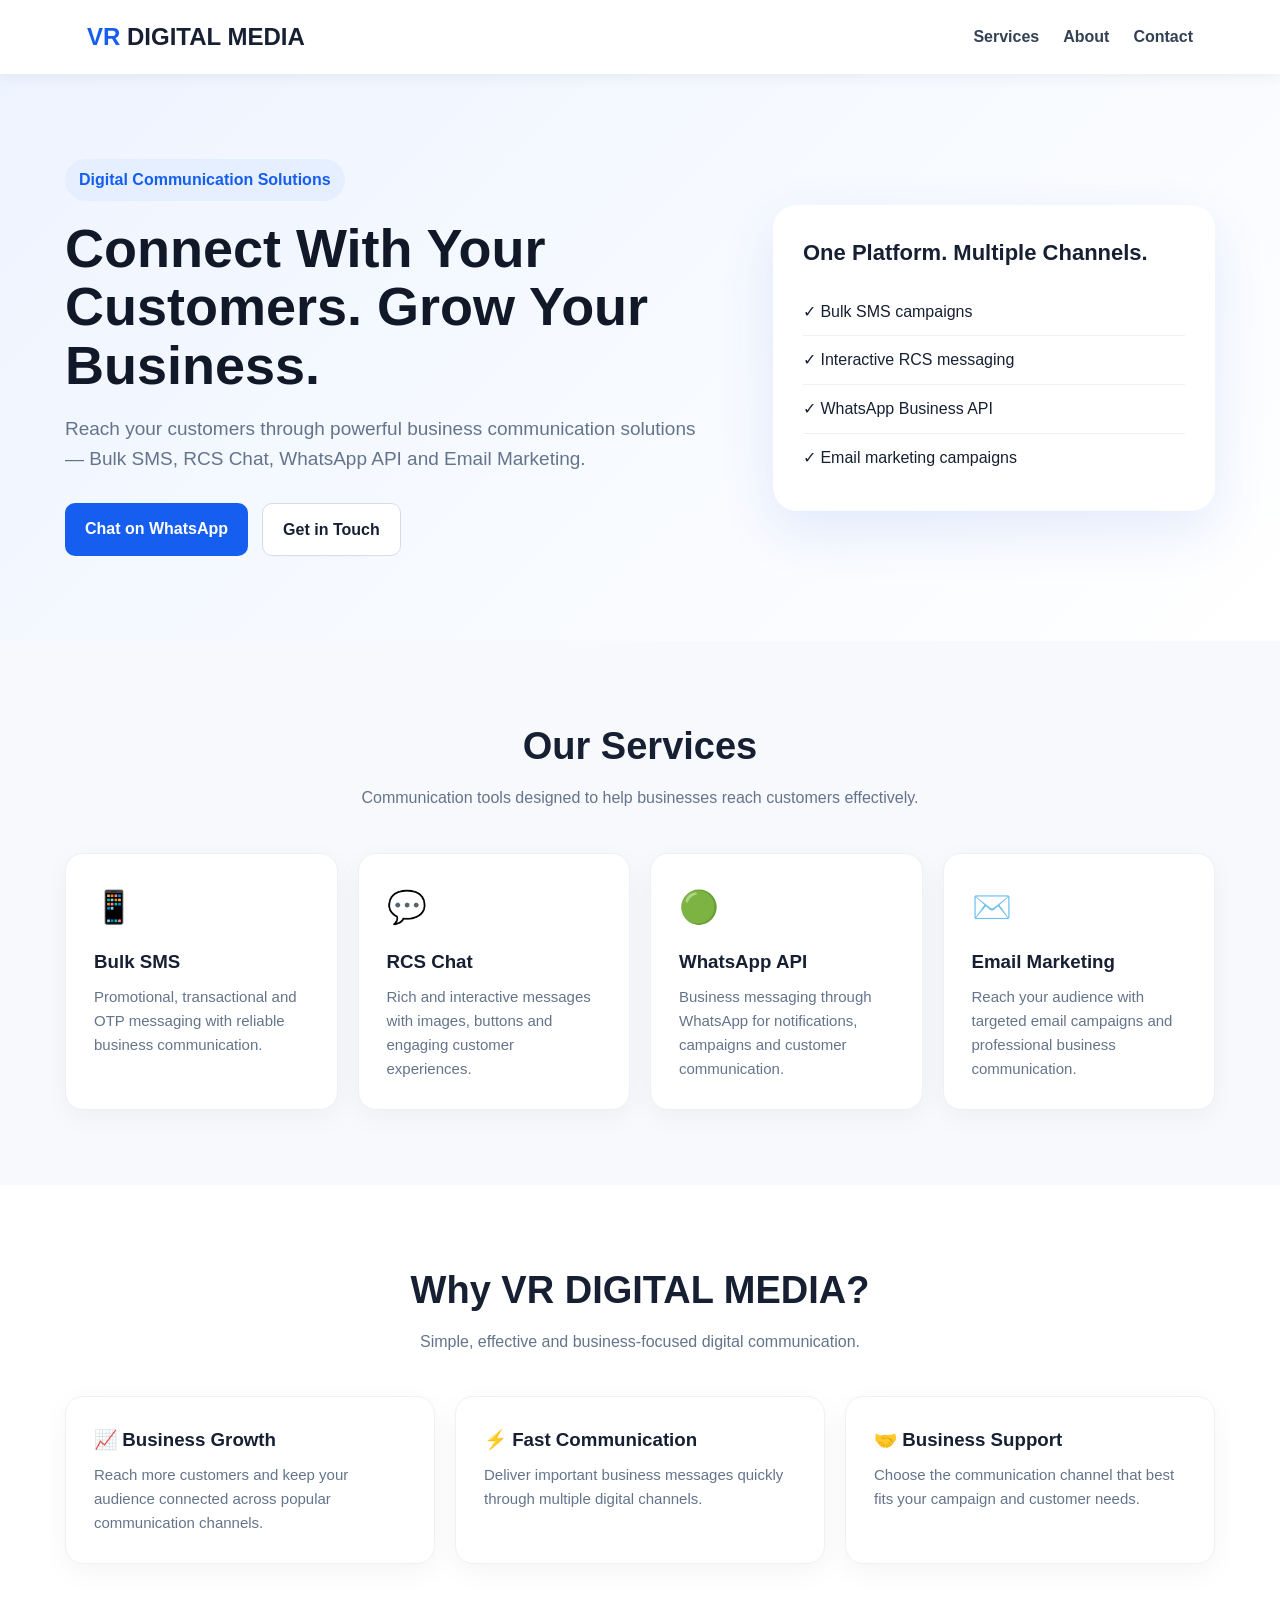
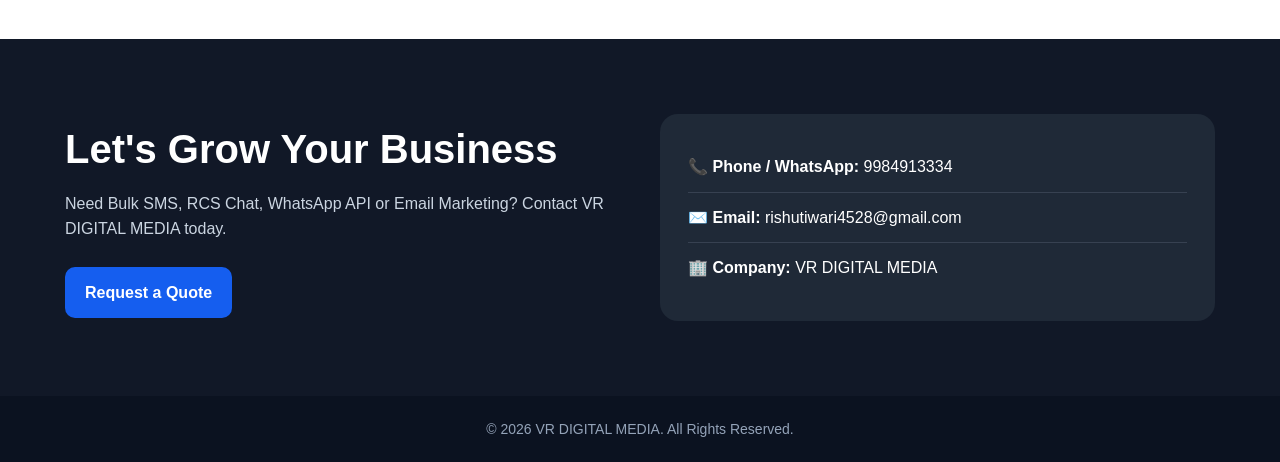
==== index.html @ eb543e78 "Add files via upload" ====
<!DOCTYPE html>
<html lang="en">
<head>
<meta charset="UTF-8">
<meta name="viewport" content="width=device-width, initial-scale=1.0">
<meta name="description" content="VR DIGITAL MEDIA provides Bulk SMS, RCS Chat, WhatsApp API and Email Marketing solutions for businesses.">
<meta name="keywords" content="VR Digital Media, Bulk SMS, RCS Chat, WhatsApp API, Email Marketing">
<title>VR DIGITAL MEDIA | Business Communication Solutions</title>
<style>
*{box-sizing:border-box;margin:0;padding:0}
body{font-family:Arial,Helvetica,sans-serif;color:#172033;background:#f7f9fc;line-height:1.6}
a{text-decoration:none}
header{background:#fff;position:sticky;top:0;z-index:10;box-shadow:0 2px 15px #00000012}
.nav{max-width:1150px;margin:auto;padding:18px 22px;display:flex;align-items:center;justify-content:space-between}
.logo{font-size:24px;font-weight:800;color:#155eef}.logo span{color:#172033}
.nav a{margin-left:24px;color:#334155;font-weight:600}
.hero{background:linear-gradient(135deg,#eef4ff,#fff);padding:85px 22px}
.wrap{max-width:1150px;margin:auto}
.hero-grid{display:grid;grid-template-columns:1.2fr .8fr;gap:45px;align-items:center}
.badge{display:inline-block;background:#e6efff;color:#155eef;padding:8px 14px;border-radius:30px;font-weight:700;margin-bottom:18px}
h1{font-size:54px;line-height:1.08;margin-bottom:20px;color:#111827}
.hero p{font-size:19px;color:#64748b;max-width:650px}
.btns{margin-top:28px;display:flex;gap:14px;flex-wrap:wrap}
.btn{padding:13px 20px;border-radius:10px;font-weight:700;display:inline-block}
.primary{background:#155eef;color:#fff}.secondary{border:1px solid #d5dce8;color:#172033;background:#fff}
.hero-card{background:#fff;border-radius:24px;padding:30px;box-shadow:0 20px 55px #1d4ed81c}
.hero-card h3{font-size:22px;margin-bottom:18px}
.check{padding:11px 0;border-bottom:1px solid #edf0f5}.check:last-child{border:0}
section{padding:75px 22px}.section-title{text-align:center;margin-bottom:42px}
.section-title h2{font-size:38px;margin-bottom:8px}.section-title p{color:#64748b}
.cards{display:grid;grid-template-columns:repeat(4,1fr);gap:20px}
.card{background:#fff;padding:28px;border-radius:18px;box-shadow:0 8px 28px #1720330b;border:1px solid #edf0f5}
.icon{font-size:32px;margin-bottom:14px}.card h3{margin-bottom:8px}.card p{color:#64748b;font-size:15px}
.why{background:#fff}.why-grid{display:grid;grid-template-columns:repeat(3,1fr);gap:20px}
.contact{background:#111827;color:#fff}.contact-grid{display:grid;grid-template-columns:1fr 1fr;gap:40px;align-items:center}
.contact p{color:#cbd5e1;margin:10px 0}.contact a{color:#fff}
.contact-box{background:#1f2937;padding:28px;border-radius:18px}
.contact-row{padding:12px 0;border-bottom:1px solid #374151}.contact-row:last-child{border:0}
footer{background:#0b1220;color:#94a3b8;text-align:center;padding:22px;font-size:14px}
@media(max-width:850px){.hero-grid,.contact-grid{grid-template-columns:1fr}.cards{grid-template-columns:1fr 1fr}.why-grid{grid-template-columns:1fr}h1{font-size:42px}.nav a{display:none}}
@media(max-width:520px){.cards{grid-template-columns:1fr}.hero{padding:60px 18px}section{padding:55px 18px}.section-title h2{font-size:31px}}
</style>
</head>
<body>
<header>
<nav class="nav">
  <div class="logo">VR <span>DIGITAL MEDIA</span></div>
  <div><a href="#services">Services</a><a href="#about">About</a><a href="#contact">Contact</a></div>
</nav>
</header>

<main>
<section class="hero">
<div class="wrap hero-grid">
  <div>
    <div class="badge">Digital Communication Solutions</div>
    <h1>Connect With Your Customers. Grow Your Business.</h1>
    <p>Reach your customers through powerful business communication solutions — Bulk SMS, RCS Chat, WhatsApp API and Email Marketing.</p>
    <div class="btns">
      <a class="btn primary" href="https://wa.me/919984913334?text=Hello%20VR%20Digital%20Media,%20I%20want%20to%20know%20about%20your%20services." target="_blank">Chat on WhatsApp</a>
      <a class="btn secondary" href="#contact">Get in Touch</a>
    </div>
  </div>
  <div class="hero-card">
    <h3>One Platform. Multiple Channels.</h3>
    <div class="check">✓ Bulk SMS campaigns</div>
    <div class="check">✓ Interactive RCS messaging</div>
    <div class="check">✓ WhatsApp Business API</div>
    <div class="check">✓ Email marketing campaigns</div>
  </div>
</div>
</section>

<section id="services">
<div class="wrap">
<div class="section-title"><h2>Our Services</h2><p>Communication tools designed to help businesses reach customers effectively.</p></div>
<div class="cards">
<div class="card"><div class="icon">📱</div><h3>Bulk SMS</h3><p>Promotional, transactional and OTP messaging with reliable business communication.</p></div>
<div class="card"><div class="icon">💬</div><h3>RCS Chat</h3><p>Rich and interactive messages with images, buttons and engaging customer experiences.</p></div>
<div class="card"><div class="icon">🟢</div><h3>WhatsApp API</h3><p>Business messaging through WhatsApp for notifications, campaigns and customer communication.</p></div>
<div class="card"><div class="icon">✉️</div><h3>Email Marketing</h3><p>Reach your audience with targeted email campaigns and professional business communication.</p></div>
</div>
</div>
</section>

<section class="why" id="about">
<div class="wrap">
<div class="section-title"><h2>Why VR DIGITAL MEDIA?</h2><p>Simple, effective and business-focused digital communication.</p></div>
<div class="why-grid">
<div class="card"><h3>📈 Business Growth</h3><p>Reach more customers and keep your audience connected across popular communication channels.</p></div>
<div class="card"><h3>⚡ Fast Communication</h3><p>Deliver important business messages quickly through multiple digital channels.</p></div>
<div class="card"><h3>🤝 Business Support</h3><p>Choose the communication channel that best fits your campaign and customer needs.</p></div>
</div>
</div>
</section>

<section class="contact" id="contact">
<div class="wrap contact-grid">
<div>
<h2 style="font-size:40px">Let's Grow Your Business</h2>
<p>Need Bulk SMS, RCS Chat, WhatsApp API or Email Marketing? Contact VR DIGITAL MEDIA today.</p>
<a class="btn primary" style="margin-top:15px" href="https://wa.me/919984913334?text=Hello%20VR%20Digital%20Media,%20I%20want%20a%20quotation." target="_blank">Request a Quote</a>
</div>
<div class="contact-box">
<div class="contact-row">📞 <strong>Phone / WhatsApp:</strong> <a href="tel:+919984913334">9984913334</a></div>
<div class="contact-row">✉️ <strong>Email:</strong> <a href="mailto:rishutiwari4528@gmail.com">rishutiwari4528@gmail.com</a></div>
<div class="contact-row">🏢 <strong>Company:</strong> VR DIGITAL MEDIA</div>
</div>
</div>
</section>
</main>

<footer>© 2026 VR DIGITAL MEDIA. All Rights Reserved.</footer>
</body>
</html>
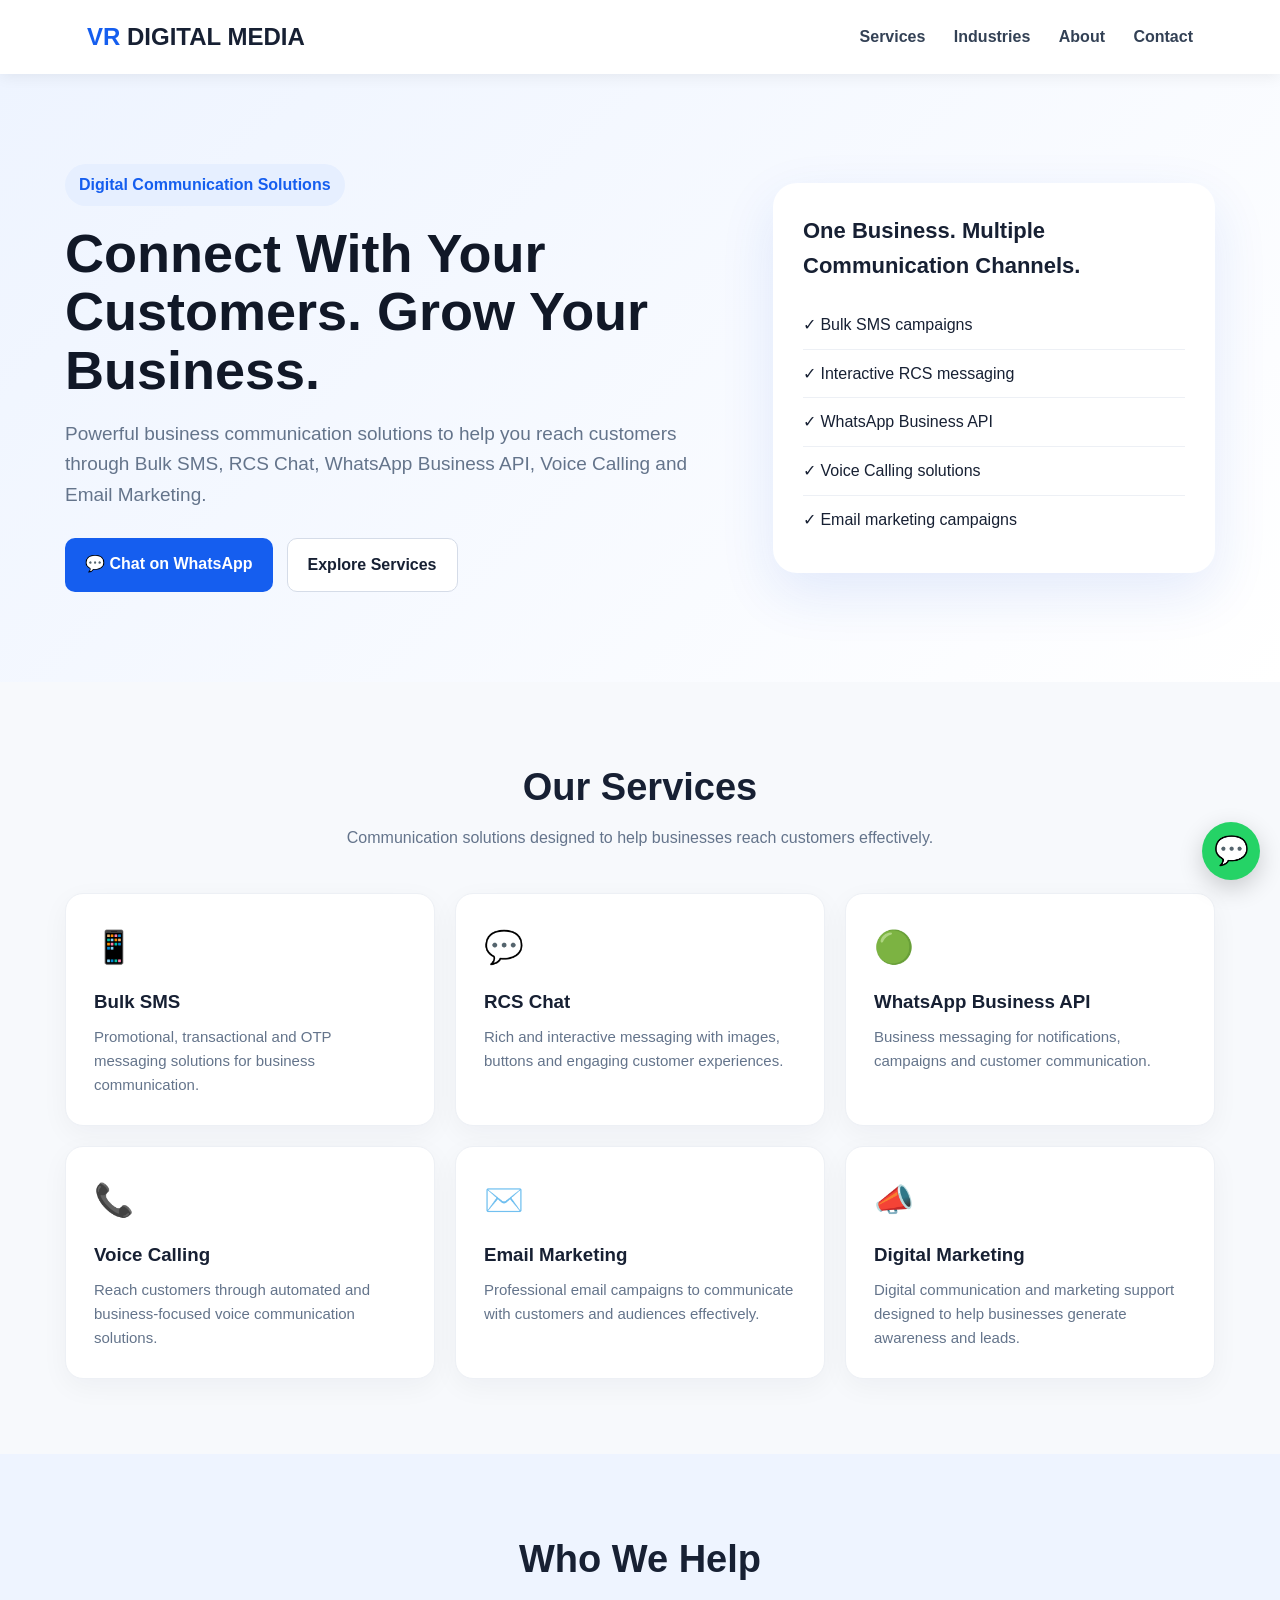
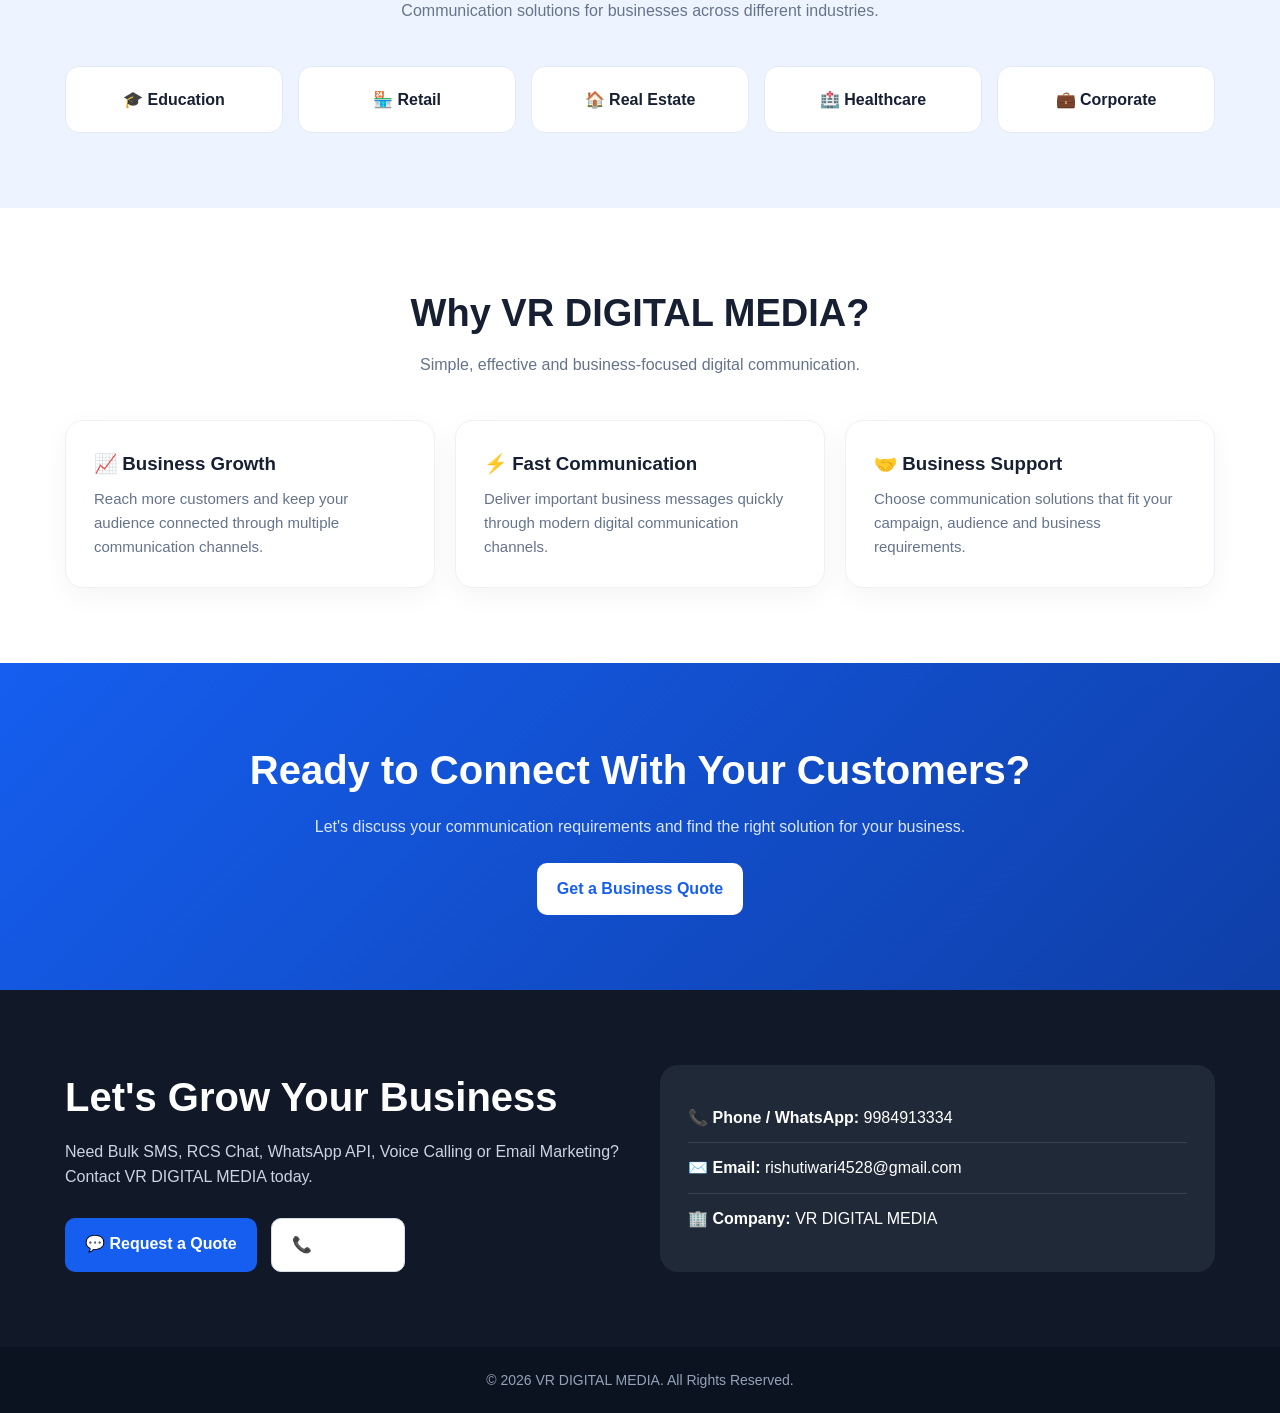
==== commit 12b31327: "Enhance SEO and update content in index.html Updated meta tags and content for better SEO and clarit" ====
--- a/index.html
+++ b/index.html
@@ -3,113 +3,798 @@
 <head>
 <meta charset="UTF-8">
 <meta name="viewport" content="width=device-width, initial-scale=1.0">
-<meta name="description" content="VR DIGITAL MEDIA provides Bulk SMS, RCS Chat, WhatsApp API and Email Marketing solutions for businesses.">
-<meta name="keywords" content="VR Digital Media, Bulk SMS, RCS Chat, WhatsApp API, Email Marketing">
-<title>VR DIGITAL MEDIA | Business Communication Solutions</title>
+
+<meta name="description" content="VR DIGITAL MEDIA provides Bulk SMS, RCS Chat, WhatsApp Business API, Voice Calling and Email Marketing solutions to help businesses connect with customers and grow.">
+
+<meta name="keywords" content="VR Digital Media, Bulk SMS, RCS Chat, WhatsApp Business API, Voice Calling, Email Marketing, Business Communication">
+
+<meta name="author" content="VR DIGITAL MEDIA">
+
+<meta name="robots" content="index, follow">
+
+<title>VR DIGITAL MEDIA | Bulk SMS, WhatsApp API & Digital Communication</title>
+
 <style>
-*{box-sizing:border-box;margin:0;padding:0}
-body{font-family:Arial,Helvetica,sans-serif;color:#172033;background:#f7f9fc;line-height:1.6}
-a{text-decoration:none}
-header{background:#fff;position:sticky;top:0;z-index:10;box-shadow:0 2px 15px #00000012}
-.nav{max-width:1150px;margin:auto;padding:18px 22px;display:flex;align-items:center;justify-content:space-between}
-.logo{font-size:24px;font-weight:800;color:#155eef}.logo span{color:#172033}
-.nav a{margin-left:24px;color:#334155;font-weight:600}
-.hero{background:linear-gradient(135deg,#eef4ff,#fff);padding:85px 22px}
-.wrap{max-width:1150px;margin:auto}
-.hero-grid{display:grid;grid-template-columns:1.2fr .8fr;gap:45px;align-items:center}
-.badge{display:inline-block;background:#e6efff;color:#155eef;padding:8px 14px;border-radius:30px;font-weight:700;margin-bottom:18px}
-h1{font-size:54px;line-height:1.08;margin-bottom:20px;color:#111827}
-.hero p{font-size:19px;color:#64748b;max-width:650px}
-.btns{margin-top:28px;display:flex;gap:14px;flex-wrap:wrap}
-.btn{padding:13px 20px;border-radius:10px;font-weight:700;display:inline-block}
-.primary{background:#155eef;color:#fff}.secondary{border:1px solid #d5dce8;color:#172033;background:#fff}
-.hero-card{background:#fff;border-radius:24px;padding:30px;box-shadow:0 20px 55px #1d4ed81c}
-.hero-card h3{font-size:22px;margin-bottom:18px}
-.check{padding:11px 0;border-bottom:1px solid #edf0f5}.check:last-child{border:0}
-section{padding:75px 22px}.section-title{text-align:center;margin-bottom:42px}
-.section-title h2{font-size:38px;margin-bottom:8px}.section-title p{color:#64748b}
-.cards{display:grid;grid-template-columns:repeat(4,1fr);gap:20px}
-.card{background:#fff;padding:28px;border-radius:18px;box-shadow:0 8px 28px #1720330b;border:1px solid #edf0f5}
-.icon{font-size:32px;margin-bottom:14px}.card h3{margin-bottom:8px}.card p{color:#64748b;font-size:15px}
-.why{background:#fff}.why-grid{display:grid;grid-template-columns:repeat(3,1fr);gap:20px}
-.contact{background:#111827;color:#fff}.contact-grid{display:grid;grid-template-columns:1fr 1fr;gap:40px;align-items:center}
-.contact p{color:#cbd5e1;margin:10px 0}.contact a{color:#fff}
-.contact-box{background:#1f2937;padding:28px;border-radius:18px}
-.contact-row{padding:12px 0;border-bottom:1px solid #374151}.contact-row:last-child{border:0}
-footer{background:#0b1220;color:#94a3b8;text-align:center;padding:22px;font-size:14px}
-@media(max-width:850px){.hero-grid,.contact-grid{grid-template-columns:1fr}.cards{grid-template-columns:1fr 1fr}.why-grid{grid-template-columns:1fr}h1{font-size:42px}.nav a{display:none}}
-@media(max-width:520px){.cards{grid-template-columns:1fr}.hero{padding:60px 18px}section{padding:55px 18px}.section-title h2{font-size:31px}}
+*{
+  box-sizing:border-box;
+  margin:0;
+  padding:0;
+}
+
+html{
+  scroll-behavior:smooth;
+}
+
+body{
+  font-family:Arial,Helvetica,sans-serif;
+  color:#172033;
+  background:#f7f9fc;
+  line-height:1.6;
+}
+
+a{
+  text-decoration:none;
+}
+
+header{
+  background:#fff;
+  position:sticky;
+  top:0;
+  z-index:100;
+  box-shadow:0 2px 15px #00000012;
+}
+
+.nav{
+  max-width:1150px;
+  margin:auto;
+  padding:18px 22px;
+  display:flex;
+  align-items:center;
+  justify-content:space-between;
+}
+
+.logo{
+  font-size:24px;
+  font-weight:800;
+  color:#155eef;
+}
+
+.logo span{
+  color:#172033;
+}
+
+.nav a{
+  margin-left:24px;
+  color:#334155;
+  font-weight:600;
+}
+
+.nav a:hover{
+  color:#155eef;
+}
+
+.hero{
+  background:linear-gradient(135deg,#eef4ff,#fff);
+  padding:90px 22px;
+}
+
+.wrap{
+  max-width:1150px;
+  margin:auto;
+}
+
+.hero-grid{
+  display:grid;
+  grid-template-columns:1.2fr .8fr;
+  gap:45px;
+  align-items:center;
+}
+
+.badge{
+  display:inline-block;
+  background:#e6efff;
+  color:#155eef;
+  padding:8px 14px;
+  border-radius:30px;
+  font-weight:700;
+  margin-bottom:18px;
+}
+
+h1{
+  font-size:54px;
+  line-height:1.08;
+  margin-bottom:20px;
+  color:#111827;
+}
+
+.hero p{
+  font-size:19px;
+  color:#64748b;
+  max-width:680px;
+}
+
+.btns{
+  margin-top:28px;
+  display:flex;
+  gap:14px;
+  flex-wrap:wrap;
+}
+
+.btn{
+  padding:13px 20px;
+  border-radius:10px;
+  font-weight:700;
+  display:inline-block;
+  transition:.2s;
+}
+
+.btn:hover{
+  transform:translateY(-2px);
+}
+
+.primary{
+  background:#155eef;
+  color:#fff;
+}
+
+.secondary{
+  border:1px solid #d5dce8;
+  color:#172033;
+  background:#fff;
+}
+
+.hero-card{
+  background:#fff;
+  border-radius:24px;
+  padding:30px;
+  box-shadow:0 20px 55px #1d4ed81c;
+}
+
+.hero-card h3{
+  font-size:22px;
+  margin-bottom:18px;
+}
+
+.check{
+  padding:11px 0;
+  border-bottom:1px solid #edf0f5;
+}
+
+.check:last-child{
+  border:0;
+}
+
+section{
+  padding:75px 22px;
+}
+
+.section-title{
+  text-align:center;
+  margin-bottom:42px;
+}
+
+.section-title h2{
+  font-size:38px;
+  margin-bottom:8px;
+}
+
+.section-title p{
+  color:#64748b;
+}
+
+.cards{
+  display:grid;
+  grid-template-columns:repeat(3,1fr);
+  gap:20px;
+}
+
+.card{
+  background:#fff;
+  padding:28px;
+  border-radius:18px;
+  box-shadow:0 8px 28px #1720330b;
+  border:1px solid #edf0f5;
+  transition:.2s;
+}
+
+.card:hover{
+  transform:translateY(-4px);
+  box-shadow:0 15px 35px #17203316;
+}
+
+.icon{
+  font-size:32px;
+  margin-bottom:14px;
+}
+
+.card h3{
+  margin-bottom:8px;
+}
+
+.card p{
+  color:#64748b;
+  font-size:15px;
+}
+
+/* Industries */
+
+.industries{
+  background:#eef4ff;
+}
+
+.industry-grid{
+  display:grid;
+  grid-template-columns:repeat(5,1fr);
+  gap:15px;
+}
+
+.industry{
+  background:#fff;
+  padding:20px 12px;
+  text-align:center;
+  border-radius:14px;
+  font-weight:700;
+  border:1px solid #e4eaf5;
+}
+
+/* Why */
+
+.why{
+  background:#fff;
+}
+
+.why-grid{
+  display:grid;
+  grid-template-columns:repeat(3,1fr);
+  gap:20px;
+}
+
+/* CTA */
+
+.cta{
+  background:linear-gradient(135deg,#155eef,#0f3fa8);
+  color:#fff;
+  text-align:center;
+}
+
+.cta h2{
+  font-size:40px;
+  margin-bottom:12px;
+}
+
+.cta p{
+  color:#dbe7ff;
+  max-width:700px;
+  margin:auto;
+}
+
+.cta .btn{
+  margin-top:24px;
+  background:#fff;
+  color:#155eef;
+}
+
+/* Contact */
+
+.contact{
+  background:#111827;
+  color:#fff;
+}
+
+.contact-grid{
+  display:grid;
+  grid-template-columns:1fr 1fr;
+  gap:40px;
+  align-items:center;
+}
+
+.contact h2{
+  font-size:40px;
+}
+
+.contact p{
+  color:#cbd5e1;
+  margin:10px 0;
+}
+
+.contact a{
+  color:#fff;
+}
+
+.contact-box{
+  background:#1f2937;
+  padding:28px;
+  border-radius:18px;
+}
+
+.contact-row{
+  padding:12px 0;
+  border-bottom:1px solid #374151;
+}
+
+.contact-row:last-child{
+  border:0;
+}
+
+/* Floating WhatsApp */
+
+.whatsapp{
+  position:fixed;
+  right:20px;
+  bottom:20px;
+  width:58px;
+  height:58px;
+  border-radius:50%;
+  background:#25D366;
+  color:#fff;
+  display:flex;
+  align-items:center;
+  justify-content:center;
+  font-size:28px;
+  box-shadow:0 8px 25px #00000030;
+  z-index:999;
+}
+
+footer{
+  background:#0b1220;
+  color:#94a3b8;
+  text-align:center;
+  padding:22px;
+  font-size:14px;
+}
+
+@media(max-width:900px){
+
+  .hero-grid,
+  .contact-grid{
+    grid-template-columns:1fr;
+  }
+
+  .cards{
+    grid-template-columns:1fr 1fr;
+  }
+
+  .why-grid{
+    grid-template-columns:1fr;
+  }
+
+  .industry-grid{
+    grid-template-columns:repeat(3,1fr);
+  }
+
+  h1{
+    font-size:44px;
+  }
+}
+
+@media(max-width:600px){
+
+  .nav{
+    padding:15px 18px;
+  }
+
+  .logo{
+    font-size:20px;
+  }
+
+  .nav a{
+    display:none;
+  }
+
+  .hero{
+    padding:65px 18px;
+  }
+
+  h1{
+    font-size:39px;
+  }
+
+  .hero p{
+    font-size:17px;
+  }
+
+  section{
+    padding:55px 18px;
+  }
+
+  .section-title h2{
+    font-size:31px;
+  }
+
+  .cards{
+    grid-template-columns:1fr;
+  }
+
+  .industry-grid{
+    grid-template-columns:1fr 1fr;
+  }
+
+  .cta h2,
+  .contact h2{
+    font-size:32px;
+  }
+}
 </style>
 </head>
+
 <body>
+
 <header>
 <nav class="nav">
-  <div class="logo">VR <span>DIGITAL MEDIA</span></div>
-  <div><a href="#services">Services</a><a href="#about">About</a><a href="#contact">Contact</a></div>
+
+  <div class="logo">
+    VR <span>DIGITAL MEDIA</span>
+  </div>
+
+  <div>
+    <a href="#services">Services</a>
+    <a href="#industries">Industries</a>
+    <a href="#about">About</a>
+    <a href="#contact">Contact</a>
+  </div>
+
 </nav>
 </header>
 
+
 <main>
+
+<!-- HERO -->
+
 <section class="hero">
+
 <div class="wrap hero-grid">
+
   <div>
-    <div class="badge">Digital Communication Solutions</div>
-    <h1>Connect With Your Customers. Grow Your Business.</h1>
-    <p>Reach your customers through powerful business communication solutions — Bulk SMS, RCS Chat, WhatsApp API and Email Marketing.</p>
+
+    <div class="badge">
+      Digital Communication Solutions
+    </div>
+
+    <h1>
+      Connect With Your Customers. Grow Your Business.
+    </h1>
+
+    <p>
+      Powerful business communication solutions to help you reach customers through Bulk SMS, RCS Chat, WhatsApp Business API, Voice Calling and Email Marketing.
+    </p>
+
     <div class="btns">
-      <a class="btn primary" href="https://wa.me/919984913334?text=Hello%20VR%20Digital%20Media,%20I%20want%20to%20know%20about%20your%20services." target="_blank">Chat on WhatsApp</a>
-      <a class="btn secondary" href="#contact">Get in Touch</a>
+
+      <a class="btn primary"
+      href="https://wa.me/919984913334?text=Hello%20VR%20Digital%20Media,%20I%20want%20to%20know%20about%20your%20services."
+      target="_blank">
+      💬 Chat on WhatsApp
+      </a>
+
+      <a class="btn secondary" href="#services">
+      Explore Services
+      </a>
+
     </div>
+
   </div>
+
+
   <div class="hero-card">
-    <h3>One Platform. Multiple Channels.</h3>
+
+    <h3>
+      One Business. Multiple Communication Channels.
+    </h3>
+
     <div class="check">✓ Bulk SMS campaigns</div>
     <div class="check">✓ Interactive RCS messaging</div>
     <div class="check">✓ WhatsApp Business API</div>
+    <div class="check">✓ Voice Calling solutions</div>
     <div class="check">✓ Email marketing campaigns</div>
+
   </div>
-</div>
+
+</div>
+
 </section>
 
+
+<!-- SERVICES -->
+
 <section id="services">
+
 <div class="wrap">
-<div class="section-title"><h2>Our Services</h2><p>Communication tools designed to help businesses reach customers effectively.</p></div>
+
+<div class="section-title">
+
+<h2>Our Services</h2>
+
+<p>
+Communication solutions designed to help businesses reach customers effectively.
+</p>
+
+</div>
+
+
 <div class="cards">
-<div class="card"><div class="icon">📱</div><h3>Bulk SMS</h3><p>Promotional, transactional and OTP messaging with reliable business communication.</p></div>
-<div class="card"><div class="icon">💬</div><h3>RCS Chat</h3><p>Rich and interactive messages with images, buttons and engaging customer experiences.</p></div>
-<div class="card"><div class="icon">🟢</div><h3>WhatsApp API</h3><p>Business messaging through WhatsApp for notifications, campaigns and customer communication.</p></div>
-<div class="card"><div class="icon">✉️</div><h3>Email Marketing</h3><p>Reach your audience with targeted email campaigns and professional business communication.</p></div>
-</div>
-</div>
+
+
+<div class="card">
+
+<div class="icon">📱</div>
+
+<h3>Bulk SMS</h3>
+
+<p>
+Promotional, transactional and OTP messaging solutions for business communication.
+</p>
+
+</div>
+
+
+<div class="card">
+
+<div class="icon">💬</div>
+
+<h3>RCS Chat</h3>
+
+<p>
+Rich and interactive messaging with images, buttons and engaging customer experiences.
+</p>
+
+</div>
+
+
+<div class="card">
+
+<div class="icon">🟢</div>
+
+<h3>WhatsApp Business API</h3>
+
+<p>
+Business messaging for notifications, campaigns and customer communication.
+</p>
+
+</div>
+
+
+<div class="card">
+
+<div class="icon">📞</div>
+
+<h3>Voice Calling</h3>
+
+<p>
+Reach customers through automated and business-focused voice communication solutions.
+</p>
+
+</div>
+
+
+<div class="card">
+
+<div class="icon">✉️</div>
+
+<h3>Email Marketing</h3>
+
+<p>
+Professional email campaigns to communicate with customers and audiences effectively.
+</p>
+
+</div>
+
+
+<div class="card">
+
+<div class="icon">📣</div>
+
+<h3>Digital Marketing</h3>
+
+<p>
+Digital communication and marketing support designed to help businesses generate awareness and leads.
+</p>
+
+</div>
+
+
+</div>
+
+</div>
+
 </section>
 
+
+<!-- INDUSTRIES -->
+
+<section class="industries" id="industries">
+
+<div class="wrap">
+
+<div class="section-title">
+
+<h2>Who We Help</h2>
+
+<p>
+Communication solutions for businesses across different industries.
+</p>
+
+</div>
+
+
+<div class="industry-grid">
+
+<div class="industry">🎓 Education</div>
+
+<div class="industry">🏪 Retail</div>
+
+<div class="industry">🏠 Real Estate</div>
+
+<div class="industry">🏥 Healthcare</div>
+
+<div class="industry">💼 Corporate</div>
+
+</div>
+
+</div>
+
+</section>
+
+
+<!-- WHY US -->
+
 <section class="why" id="about">
+
 <div class="wrap">
-<div class="section-title"><h2>Why VR DIGITAL MEDIA?</h2><p>Simple, effective and business-focused digital communication.</p></div>
+
+<div class="section-title">
+
+<h2>Why VR DIGITAL MEDIA?</h2>
+
+<p>
+Simple, effective and business-focused digital communication.
+</p>
+
+</div>
+
+
 <div class="why-grid">
-<div class="card"><h3>📈 Business Growth</h3><p>Reach more customers and keep your audience connected across popular communication channels.</p></div>
-<div class="card"><h3>⚡ Fast Communication</h3><p>Deliver important business messages quickly through multiple digital channels.</p></div>
-<div class="card"><h3>🤝 Business Support</h3><p>Choose the communication channel that best fits your campaign and customer needs.</p></div>
-</div>
-</div>
+
+
+<div class="card">
+
+<h3>📈 Business Growth</h3>
+
+<p>
+Reach more customers and keep your audience connected through multiple communication channels.
+</p>
+
+</div>
+
+
+<div class="card">
+
+<h3>⚡ Fast Communication</h3>
+
+<p>
+Deliver important business messages quickly through modern digital communication channels.
+</p>
+
+</div>
+
+
+<div class="card">
+
+<h3>🤝 Business Support</h3>
+
+<p>
+Choose communication solutions that fit your campaign, audience and business requirements.
+</p>
+
+</div>
+
+
+</div>
+
+</div>
+
 </section>
 
+
+<!-- CTA -->
+
+<section class="cta">
+
+<div class="wrap">
+
+<h2>Ready to Connect With Your Customers?</h2>
+
+<p>
+Let's discuss your communication requirements and find the right solution for your business.
+</p>
+
+<a class="btn"
+href="https://wa.me/919984913334?text=Hello%20VR%20Digital%20Media,%20I%20want%20a%20quotation."
+target="_blank">
+Get a Business Quote
+</a>
+
+</div>
+
+</section>
+
+
+<!-- CONTACT -->
+
 <section class="contact" id="contact">
+
 <div class="wrap contact-grid">
+
 <div>
-<h2 style="font-size:40px">Let's Grow Your Business</h2>
-<p>Need Bulk SMS, RCS Chat, WhatsApp API or Email Marketing? Contact VR DIGITAL MEDIA today.</p>
-<a class="btn primary" style="margin-top:15px" href="https://wa.me/919984913334?text=Hello%20VR%20Digital%20Media,%20I%20want%20a%20quotation." target="_blank">Request a Quote</a>
-</div>
+
+<h2>Let's Grow Your Business</h2>
+
+<p>
+Need Bulk SMS, RCS Chat, WhatsApp API, Voice Calling or Email Marketing?
+Contact VR DIGITAL MEDIA today.
+</p>
+
+<div class="btns">
+
+<a class="btn primary"
+href="https://wa.me/919984913334?text=Hello%20VR%20Digital%20Media,%20I%20want%20a%20quotation."
+target="_blank">
+💬 Request a Quote
+</a>
+
+<a class="btn secondary"
+href="tel:+919984913334">
+📞 Call Now
+</a>
+
+</div>
+
+</div>
+
+
 <div class="contact-box">
-<div class="contact-row">📞 <strong>Phone / WhatsApp:</strong> <a href="tel:+919984913334">9984913334</a></div>
-<div class="contact-row">✉️ <strong>Email:</strong> <a href="mailto:rishutiwari4528@gmail.com">rishutiwari4528@gmail.com</a></div>
-<div class="contact-row">🏢 <strong>Company:</strong> VR DIGITAL MEDIA</div>
-</div>
-</div>
+
+<div class="contact-row">
+📞 <strong>Phone / WhatsApp:</strong>
+<a href="tel:+919984913334">9984913334</a>
+</div>
+
+<div class="contact-row">
+✉️ <strong>Email:</strong>
+<a href="mailto:rishutiwari4528@gmail.com">
+rishutiwari4528@gmail.com
+</a>
+</div>
+
+<div class="contact-row">
+🏢 <strong>Company:</strong>
+VR DIGITAL MEDIA
+</div>
+
+</div>
+
+</div>
+
 </section>
+
 </main>
 
-<footer>© 2026 VR DIGITAL MEDIA. All Rights Reserved.</footer>
+
+<!-- FLOATING WHATSAPP -->
+
+<a class="whatsapp"
+href="https://wa.me/919984913334?text=Hello%20VR%20Digital%20Media,%20I%20want%20to%20know%20about%20your%20services."
+target="_blank"
+aria-label="Chat with VR Digital Media on WhatsApp">
+💬
+</a>
+
+
+<footer>
+
+© 2026 VR DIGITAL MEDIA. All Rights Reserved.
+
+</footer>
+
 </body>
-</html>
+  </html>
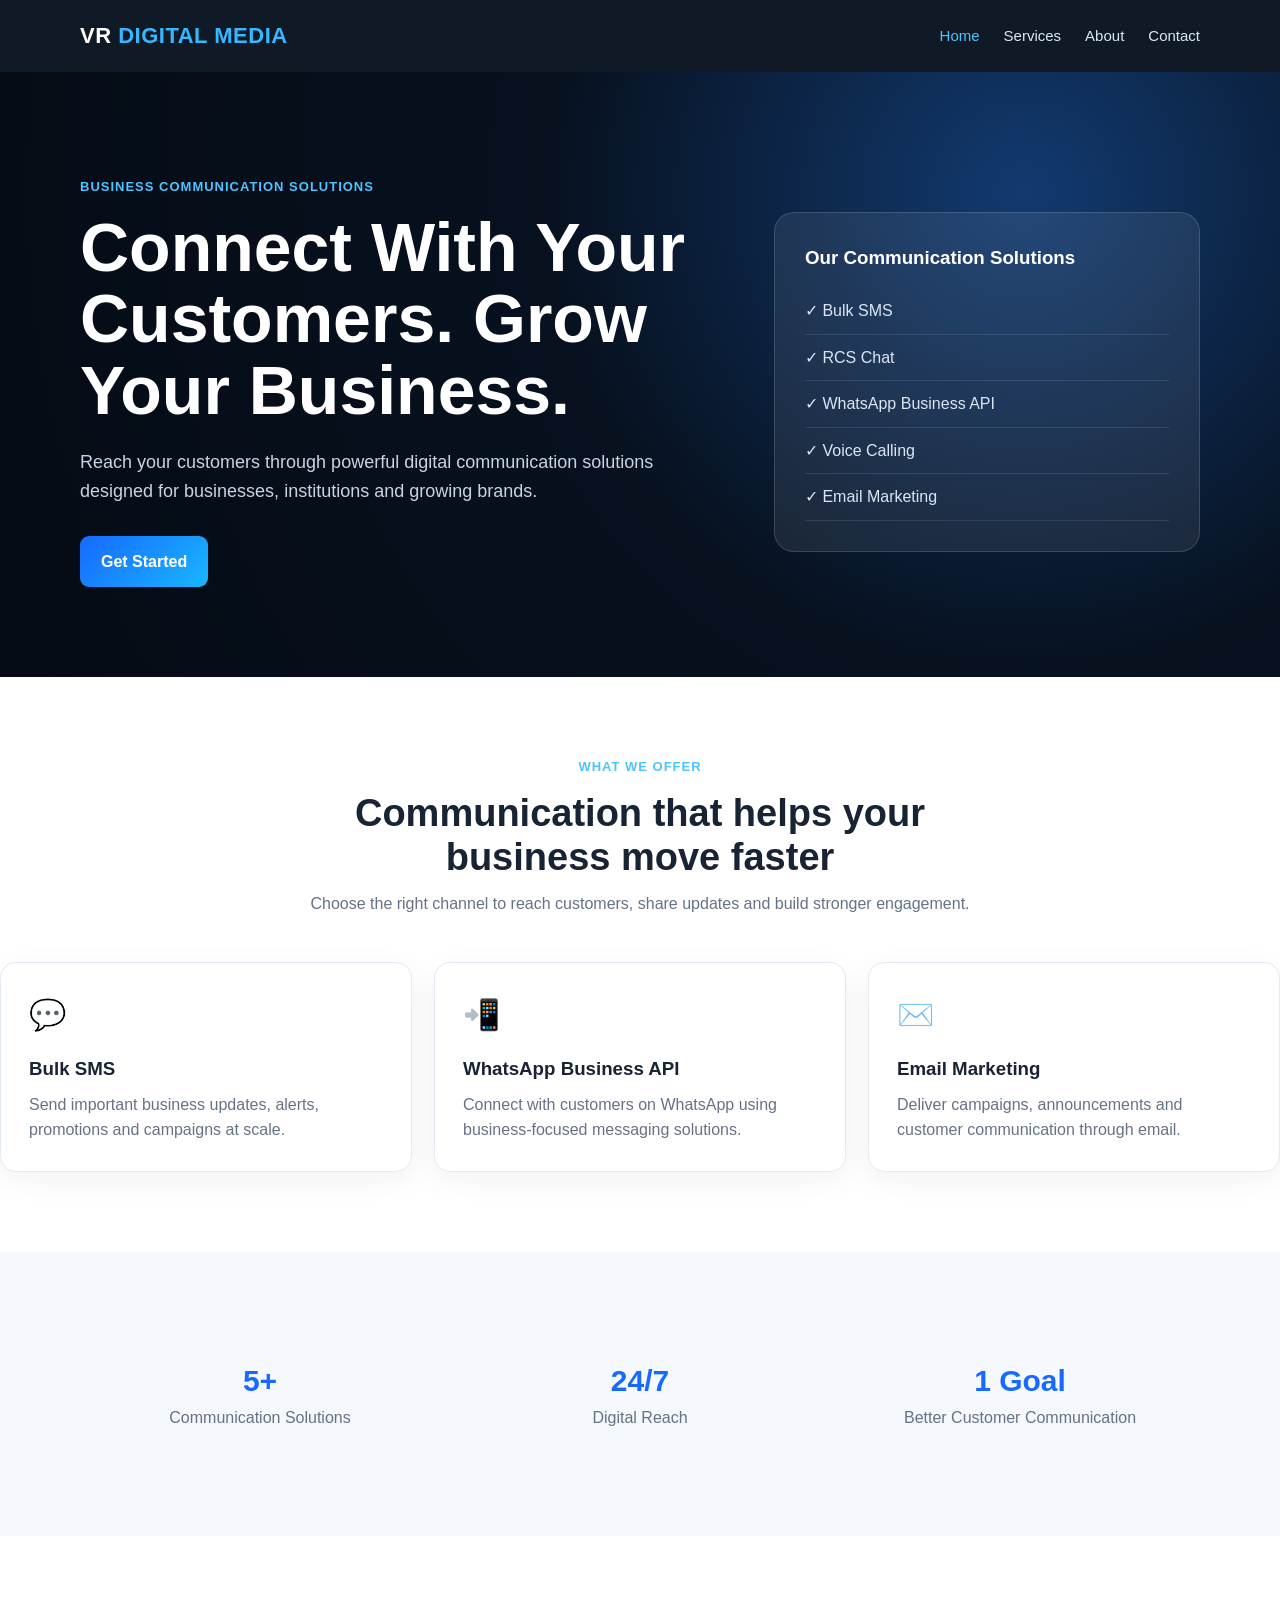
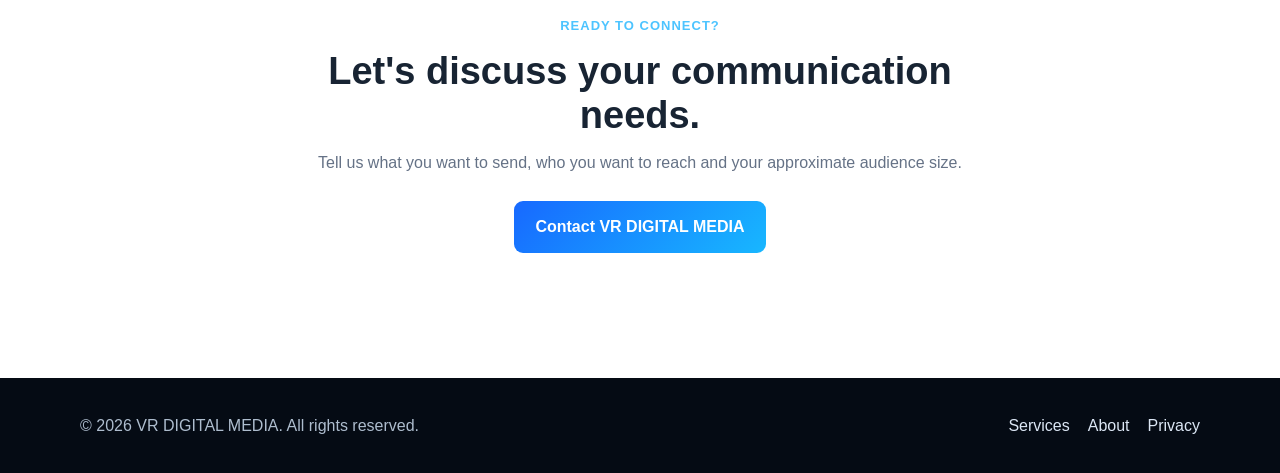
==== commit 4ab3e655: "Add files via upload" ====
--- a/index.html
+++ b/index.html
@@ -1,800 +1,15 @@
-<!DOCTYPE html>
-<html lang="en">
-<head>
-<meta charset="UTF-8">
-<meta name="viewport" content="width=device-width, initial-scale=1.0">
-
-<meta name="description" content="VR DIGITAL MEDIA provides Bulk SMS, RCS Chat, WhatsApp Business API, Voice Calling and Email Marketing solutions to help businesses connect with customers and grow.">
-
-<meta name="keywords" content="VR Digital Media, Bulk SMS, RCS Chat, WhatsApp Business API, Voice Calling, Email Marketing, Business Communication">
-
-<meta name="author" content="VR DIGITAL MEDIA">
-
-<meta name="robots" content="index, follow">
-
-<title>VR DIGITAL MEDIA | Bulk SMS, WhatsApp API & Digital Communication</title>
-
-<style>
-*{
-  box-sizing:border-box;
-  margin:0;
-  padding:0;
-}
-
-html{
-  scroll-behavior:smooth;
-}
-
-body{
-  font-family:Arial,Helvetica,sans-serif;
-  color:#172033;
-  background:#f7f9fc;
-  line-height:1.6;
-}
-
-a{
-  text-decoration:none;
-}
-
-header{
-  background:#fff;
-  position:sticky;
-  top:0;
-  z-index:100;
-  box-shadow:0 2px 15px #00000012;
-}
-
-.nav{
-  max-width:1150px;
-  margin:auto;
-  padding:18px 22px;
-  display:flex;
-  align-items:center;
-  justify-content:space-between;
-}
-
-.logo{
-  font-size:24px;
-  font-weight:800;
-  color:#155eef;
-}
-
-.logo span{
-  color:#172033;
-}
-
-.nav a{
-  margin-left:24px;
-  color:#334155;
-  font-weight:600;
-}
-
-.nav a:hover{
-  color:#155eef;
-}
-
-.hero{
-  background:linear-gradient(135deg,#eef4ff,#fff);
-  padding:90px 22px;
-}
-
-.wrap{
-  max-width:1150px;
-  margin:auto;
-}
-
-.hero-grid{
-  display:grid;
-  grid-template-columns:1.2fr .8fr;
-  gap:45px;
-  align-items:center;
-}
-
-.badge{
-  display:inline-block;
-  background:#e6efff;
-  color:#155eef;
-  padding:8px 14px;
-  border-radius:30px;
-  font-weight:700;
-  margin-bottom:18px;
-}
-
-h1{
-  font-size:54px;
-  line-height:1.08;
-  margin-bottom:20px;
-  color:#111827;
-}
-
-.hero p{
-  font-size:19px;
-  color:#64748b;
-  max-width:680px;
-}
-
-.btns{
-  margin-top:28px;
-  display:flex;
-  gap:14px;
-  flex-wrap:wrap;
-}
-
-.btn{
-  padding:13px 20px;
-  border-radius:10px;
-  font-weight:700;
-  display:inline-block;
-  transition:.2s;
-}
-
-.btn:hover{
-  transform:translateY(-2px);
-}
-
-.primary{
-  background:#155eef;
-  color:#fff;
-}
-
-.secondary{
-  border:1px solid #d5dce8;
-  color:#172033;
-  background:#fff;
-}
-
-.hero-card{
-  background:#fff;
-  border-radius:24px;
-  padding:30px;
-  box-shadow:0 20px 55px #1d4ed81c;
-}
-
-.hero-card h3{
-  font-size:22px;
-  margin-bottom:18px;
-}
-
-.check{
-  padding:11px 0;
-  border-bottom:1px solid #edf0f5;
-}
-
-.check:last-child{
-  border:0;
-}
-
-section{
-  padding:75px 22px;
-}
-
-.section-title{
-  text-align:center;
-  margin-bottom:42px;
-}
-
-.section-title h2{
-  font-size:38px;
-  margin-bottom:8px;
-}
-
-.section-title p{
-  color:#64748b;
-}
-
-.cards{
-  display:grid;
-  grid-template-columns:repeat(3,1fr);
-  gap:20px;
-}
-
-.card{
-  background:#fff;
-  padding:28px;
-  border-radius:18px;
-  box-shadow:0 8px 28px #1720330b;
-  border:1px solid #edf0f5;
-  transition:.2s;
-}
-
-.card:hover{
-  transform:translateY(-4px);
-  box-shadow:0 15px 35px #17203316;
-}
-
-.icon{
-  font-size:32px;
-  margin-bottom:14px;
-}
-
-.card h3{
-  margin-bottom:8px;
-}
-
-.card p{
-  color:#64748b;
-  font-size:15px;
-}
-
-/* Industries */
-
-.industries{
-  background:#eef4ff;
-}
-
-.industry-grid{
-  display:grid;
-  grid-template-columns:repeat(5,1fr);
-  gap:15px;
-}
-
-.industry{
-  background:#fff;
-  padding:20px 12px;
-  text-align:center;
-  border-radius:14px;
-  font-weight:700;
-  border:1px solid #e4eaf5;
-}
-
-/* Why */
-
-.why{
-  background:#fff;
-}
-
-.why-grid{
-  display:grid;
-  grid-template-columns:repeat(3,1fr);
-  gap:20px;
-}
-
-/* CTA */
-
-.cta{
-  background:linear-gradient(135deg,#155eef,#0f3fa8);
-  color:#fff;
-  text-align:center;
-}
-
-.cta h2{
-  font-size:40px;
-  margin-bottom:12px;
-}
-
-.cta p{
-  color:#dbe7ff;
-  max-width:700px;
-  margin:auto;
-}
-
-.cta .btn{
-  margin-top:24px;
-  background:#fff;
-  color:#155eef;
-}
-
-/* Contact */
-
-.contact{
-  background:#111827;
-  color:#fff;
-}
-
-.contact-grid{
-  display:grid;
-  grid-template-columns:1fr 1fr;
-  gap:40px;
-  align-items:center;
-}
-
-.contact h2{
-  font-size:40px;
-}
-
-.contact p{
-  color:#cbd5e1;
-  margin:10px 0;
-}
-
-.contact a{
-  color:#fff;
-}
-
-.contact-box{
-  background:#1f2937;
-  padding:28px;
-  border-radius:18px;
-}
-
-.contact-row{
-  padding:12px 0;
-  border-bottom:1px solid #374151;
-}
-
-.contact-row:last-child{
-  border:0;
-}
-
-/* Floating WhatsApp */
-
-.whatsapp{
-  position:fixed;
-  right:20px;
-  bottom:20px;
-  width:58px;
-  height:58px;
-  border-radius:50%;
-  background:#25D366;
-  color:#fff;
-  display:flex;
-  align-items:center;
-  justify-content:center;
-  font-size:28px;
-  box-shadow:0 8px 25px #00000030;
-  z-index:999;
-}
-
-footer{
-  background:#0b1220;
-  color:#94a3b8;
-  text-align:center;
-  padding:22px;
-  font-size:14px;
-}
-
-@media(max-width:900px){
-
-  .hero-grid,
-  .contact-grid{
-    grid-template-columns:1fr;
-  }
-
-  .cards{
-    grid-template-columns:1fr 1fr;
-  }
-
-  .why-grid{
-    grid-template-columns:1fr;
-  }
-
-  .industry-grid{
-    grid-template-columns:repeat(3,1fr);
-  }
-
-  h1{
-    font-size:44px;
-  }
-}
-
-@media(max-width:600px){
-
-  .nav{
-    padding:15px 18px;
-  }
-
-  .logo{
-    font-size:20px;
-  }
-
-  .nav a{
-    display:none;
-  }
-
-  .hero{
-    padding:65px 18px;
-  }
-
-  h1{
-    font-size:39px;
-  }
-
-  .hero p{
-    font-size:17px;
-  }
-
-  section{
-    padding:55px 18px;
-  }
-
-  .section-title h2{
-    font-size:31px;
-  }
-
-  .cards{
-    grid-template-columns:1fr;
-  }
-
-  .industry-grid{
-    grid-template-columns:1fr 1fr;
-  }
-
-  .cta h2,
-  .contact h2{
-    font-size:32px;
-  }
-}
-</style>
-</head>
-
+<!doctype html>
+<html lang="en"><head><meta charset="utf-8"><meta name="viewport" content="width=device-width,initial-scale=1">
+<title>VR DIGITAL MEDIA | Business Communication Solutions</title><meta name="description" content="VR DIGITAL MEDIA provides business communication solutions including Bulk SMS, RCS Chat, WhatsApp Business API, Voice Calling and Email Marketing."><link rel="stylesheet" href="style.css"></head>
 <body>
-
-<header>
-<nav class="nav">
-
-  <div class="logo">
-    VR <span>DIGITAL MEDIA</span>
-  </div>
-
-  <div>
-    <a href="#services">Services</a>
-    <a href="#industries">Industries</a>
-    <a href="#about">About</a>
-    <a href="#contact">Contact</a>
-  </div>
-
-</nav>
-</header>
-
-
+<header><div class="container nav"><a class="logo" href="index.html">VR <span>DIGITAL MEDIA</span></a><button class="menu">☰</button><nav><a class="active" href="index.html">Home</a><a href="services.html">Services</a><a href="about.html">About</a><a href="contact.html">Contact</a></nav></div></header>
 <main>
-
-<!-- HERO -->
-
-<section class="hero">
-
-<div class="wrap hero-grid">
-
-  <div>
-
-    <div class="badge">
-      Digital Communication Solutions
-    </div>
-
-    <h1>
-      Connect With Your Customers. Grow Your Business.
-    </h1>
-
-    <p>
-      Powerful business communication solutions to help you reach customers through Bulk SMS, RCS Chat, WhatsApp Business API, Voice Calling and Email Marketing.
-    </p>
-
-    <div class="btns">
-
-      <a class="btn primary"
-      href="https://wa.me/919984913334?text=Hello%20VR%20Digital%20Media,%20I%20want%20to%20know%20about%20your%20services."
-      target="_blank">
-      💬 Chat on WhatsApp
-      </a>
-
-      <a class="btn secondary" href="#services">
-      Explore Services
-      </a>
-
-    </div>
-
-  </div>
-
-
-  <div class="hero-card">
-
-    <h3>
-      One Business. Multiple Communication Channels.
-    </h3>
-
-    <div class="check">✓ Bulk SMS campaigns</div>
-    <div class="check">✓ Interactive RCS messaging</div>
-    <div class="check">✓ WhatsApp Business API</div>
-    <div class="check">✓ Voice Calling solutions</div>
-    <div class="check">✓ Email marketing campaigns</div>
-
-  </div>
-
-</div>
-
-</section>
-
-
-<!-- SERVICES -->
-
-<section id="services">
-
-<div class="wrap">
-
-<div class="section-title">
-
-<h2>Our Services</h2>
-
-<p>
-Communication solutions designed to help businesses reach customers effectively.
-</p>
-
-</div>
-
-
-<div class="cards">
-
-
-<div class="card">
-
-<div class="icon">📱</div>
-
-<h3>Bulk SMS</h3>
-
-<p>
-Promotional, transactional and OTP messaging solutions for business communication.
-</p>
-
-</div>
-
-
-<div class="card">
-
-<div class="icon">💬</div>
-
-<h3>RCS Chat</h3>
-
-<p>
-Rich and interactive messaging with images, buttons and engaging customer experiences.
-</p>
-
-</div>
-
-
-<div class="card">
-
-<div class="icon">🟢</div>
-
-<h3>WhatsApp Business API</h3>
-
-<p>
-Business messaging for notifications, campaigns and customer communication.
-</p>
-
-</div>
-
-
-<div class="card">
-
-<div class="icon">📞</div>
-
-<h3>Voice Calling</h3>
-
-<p>
-Reach customers through automated and business-focused voice communication solutions.
-</p>
-
-</div>
-
-
-<div class="card">
-
-<div class="icon">✉️</div>
-
-<h3>Email Marketing</h3>
-
-<p>
-Professional email campaigns to communicate with customers and audiences effectively.
-</p>
-
-</div>
-
-
-<div class="card">
-
-<div class="icon">📣</div>
-
-<h3>Digital Marketing</h3>
-
-<p>
-Digital communication and marketing support designed to help businesses generate awareness and leads.
-</p>
-
-</div>
-
-
-</div>
-
-</div>
-
-</section>
-
-
-<!-- INDUSTRIES -->
-
-<section class="industries" id="industries">
-
-<div class="wrap">
-
-<div class="section-title">
-
-<h2>Who We Help</h2>
-
-<p>
-Communication solutions for businesses across different industries.
-</p>
-
-</div>
-
-
-<div class="industry-grid">
-
-<div class="industry">🎓 Education</div>
-
-<div class="industry">🏪 Retail</div>
-
-<div class="industry">🏠 Real Estate</div>
-
-<div class="industry">🏥 Healthcare</div>
-
-<div class="industry">💼 Corporate</div>
-
-</div>
-
-</div>
-
-</section>
-
-
-<!-- WHY US -->
-
-<section class="why" id="about">
-
-<div class="wrap">
-
-<div class="section-title">
-
-<h2>Why VR DIGITAL MEDIA?</h2>
-
-<p>
-Simple, effective and business-focused digital communication.
-</p>
-
-</div>
-
-
-<div class="why-grid">
-
-
-<div class="card">
-
-<h3>📈 Business Growth</h3>
-
-<p>
-Reach more customers and keep your audience connected through multiple communication channels.
-</p>
-
-</div>
-
-
-<div class="card">
-
-<h3>⚡ Fast Communication</h3>
-
-<p>
-Deliver important business messages quickly through modern digital communication channels.
-</p>
-
-</div>
-
-
-<div class="card">
-
-<h3>🤝 Business Support</h3>
-
-<p>
-Choose communication solutions that fit your campaign, audience and business requirements.
-</p>
-
-</div>
-
-
-</div>
-
-</div>
-
-</section>
-
-
-<!-- CTA -->
-
-<section class="cta">
-
-<div class="wrap">
-
-<h2>Ready to Connect With Your Customers?</h2>
-
-<p>
-Let's discuss your communication requirements and find the right solution for your business.
-</p>
-
-<a class="btn"
-href="https://wa.me/919984913334?text=Hello%20VR%20Digital%20Media,%20I%20want%20a%20quotation."
-target="_blank">
-Get a Business Quote
-</a>
-
-</div>
-
-</section>
-
-
-<!-- CONTACT -->
-
-<section class="contact" id="contact">
-
-<div class="wrap contact-grid">
-
-<div>
-
-<h2>Let's Grow Your Business</h2>
-
-<p>
-Need Bulk SMS, RCS Chat, WhatsApp API, Voice Calling or Email Marketing?
-Contact VR DIGITAL MEDIA today.
-</p>
-
-<div class="btns">
-
-<a class="btn primary"
-href="https://wa.me/919984913334?text=Hello%20VR%20Digital%20Media,%20I%20want%20a%20quotation."
-target="_blank">
-💬 Request a Quote
-</a>
-
-<a class="btn secondary"
-href="tel:+919984913334">
-📞 Call Now
-</a>
-
-</div>
-
-</div>
-
-
-<div class="contact-box">
-
-<div class="contact-row">
-📞 <strong>Phone / WhatsApp:</strong>
-<a href="tel:+919984913334">9984913334</a>
-</div>
-
-<div class="contact-row">
-✉️ <strong>Email:</strong>
-<a href="mailto:rishutiwari4528@gmail.com">
-rishutiwari4528@gmail.com
-</a>
-</div>
-
-<div class="contact-row">
-🏢 <strong>Company:</strong>
-VR DIGITAL MEDIA
-</div>
-
-</div>
-
-</div>
-
-</section>
-
+<section class="hero"><div class="container hero-grid"><div><div class="eyebrow">Business Communication Solutions</div><h1>Connect With Your Customers. Grow Your Business.</h1><p>Reach your customers through powerful digital communication solutions designed for businesses, institutions and growing brands.</p><a class="btn" href="contact.html">Get Started</a></div>
+<div class="hero-card"><h3>Our Communication Solutions</h3><ul><li>✓ Bulk SMS</li><li>✓ RCS Chat</li><li>✓ WhatsApp Business API</li><li>✓ Voice Calling</li><li>✓ Email Marketing</li></ul></div></div></section>
+<section><div class="section-head"><div class="eyebrow">What We Offer</div><h2>Communication that helps your business move faster</h2><p>Choose the right channel to reach customers, share updates and build stronger engagement.</p></div>
+<div class="grid"><div class="card"><div class="icon">💬</div><h3>Bulk SMS</h3><p>Send important business updates, alerts, promotions and campaigns at scale.</p></div><div class="card"><div class="icon">📲</div><h3>WhatsApp Business API</h3><p>Connect with customers on WhatsApp using business-focused messaging solutions.</p></div><div class="card"><div class="icon">✉️</div><h3>Email Marketing</h3><p>Deliver campaigns, announcements and customer communication through email.</p></div></div></section>
+<section class="light"><div class="container stats"><div class="stat"><strong>5+</strong><span>Communication Solutions</span></div><div class="stat"><strong>24/7</strong><span>Digital Reach</span></div><div class="stat"><strong>1 Goal</strong><span>Better Customer Communication</span></div></div></section>
+<section><div class="section-head"><div class="eyebrow">Ready to Connect?</div><h2>Let's discuss your communication needs.</h2><p>Tell us what you want to send, who you want to reach and your approximate audience size.</p><br><a class="btn" href="contact.html">Contact VR DIGITAL MEDIA</a></div></section>
 </main>
-
-
-<!-- FLOATING WHATSAPP -->
-
-<a class="whatsapp"
-href="https://wa.me/919984913334?text=Hello%20VR%20Digital%20Media,%20I%20want%20to%20know%20about%20your%20services."
-target="_blank"
-aria-label="Chat with VR Digital Media on WhatsApp">
-💬
-</a>
-
-
-<footer>
-
-© 2026 VR DIGITAL MEDIA. All Rights Reserved.
-
-</footer>
-
-</body>
-  </html>
+<footer><div class="container footer-grid"><div>© 2026 VR DIGITAL MEDIA. All rights reserved.</div><div><a href="services.html">Services</a><a href="about.html">About</a><a href="privacy.html">Privacy</a></div></div></footer>
+<script src="script.js"></script></body></html>
--- a/style.css
+++ b/style.css
@@ -0,0 +1,57 @@
+
+*{box-sizing:border-box;margin:0;padding:0}
+:root{--dark:#07111f;--blue:#1769ff;--cyan:#18b7ff;--light:#f5f8fc;--text:#182433;--muted:#657286;--white:#fff}
+html{scroll-behavior:smooth}
+body{font-family:Arial,Helvetica,sans-serif;color:var(--text);line-height:1.6;background:#fff}
+a{text-decoration:none;color:inherit}
+.container{width:min(1120px,92%);margin:auto}
+header{position:sticky;top:0;z-index:10;background:rgba(7,17,31,.96);backdrop-filter:blur(10px);color:#fff}
+.nav{min-height:72px;display:flex;align-items:center;justify-content:space-between;gap:20px}
+.logo{font-size:22px;font-weight:800;letter-spacing:.5px}
+.logo span{color:#36b8ff}
+nav{display:flex;gap:24px;align-items:center}
+nav a{font-size:15px;color:#dce7f5}
+nav a:hover,nav a.active{color:#4dc4ff}
+.menu{display:none;font-size:26px;background:none;border:0;color:#fff}
+.btn{display:inline-block;padding:13px 21px;border-radius:9px;background:linear-gradient(135deg,var(--blue),var(--cyan));color:#fff;font-weight:700;border:0;cursor:pointer}
+.btn.alt{background:#fff;color:var(--blue)}
+.hero{background:radial-gradient(circle at 80% 20%,#123a70 0,#07111f 42%,#050b14 100%);color:#fff;padding:105px 0 90px}
+.hero-grid{display:grid;grid-template-columns:1.2fr .8fr;gap:55px;align-items:center}
+.eyebrow{color:#4dc4ff;font-weight:700;letter-spacing:1px;text-transform:uppercase;font-size:13px;margin-bottom:14px}
+h1{font-size:clamp(40px,6vw,68px);line-height:1.05;margin-bottom:22px}
+.hero p{font-size:18px;color:#c8d4e4;max-width:650px;margin-bottom:30px}
+.hero-card{background:rgba(255,255,255,.08);border:1px solid rgba(255,255,255,.14);padding:30px;border-radius:20px}
+.hero-card h3{margin-bottom:15px}
+.hero-card li{list-style:none;padding:10px 0;border-bottom:1px solid rgba(255,255,255,.1);color:#dbe6f4}
+section{padding:80px 0}
+.section-head{text-align:center;max-width:720px;margin:0 auto 45px}
+.section-head h2{font-size:38px;line-height:1.15;margin-bottom:12px}
+.section-head p{color:var(--muted)}
+.grid{display:grid;grid-template-columns:repeat(3,1fr);gap:22px}
+.card{padding:28px;border:1px solid #e4eaf2;border-radius:16px;background:#fff;box-shadow:0 8px 30px rgba(17,38,63,.06)}
+.card .icon{font-size:30px;margin-bottom:15px}
+.card h3{margin-bottom:8px}
+.card p{color:var(--muted)}
+.light{background:var(--light)}
+.stats{display:grid;grid-template-columns:repeat(3,1fr);gap:20px;text-align:center}
+.stat{padding:25px}.stat strong{font-size:30px;color:var(--blue);display:block}.stat span{color:var(--muted)}
+.page-hero{padding:75px 0;background:var(--dark);color:#fff;text-align:center}
+.page-hero h1{font-size:48px;margin-bottom:10px}.page-hero p{color:#cbd7e6}
+.two{display:grid;grid-template-columns:1fr 1fr;gap:40px;align-items:start}
+.two h2{font-size:34px;margin-bottom:15px}
+.two p{color:var(--muted);margin-bottom:15px}
+form{display:grid;gap:15px}
+input,textarea{width:100%;padding:14px;border:1px solid #d7e0eb;border-radius:9px;font:inherit}
+textarea{min-height:150px;resize:vertical}
+footer{background:#050b14;color:#aebdce;padding:35px 0}
+.footer-grid{display:flex;justify-content:space-between;gap:20px;align-items:center}
+footer a{color:#dce7f5;margin-left:18px}
+.notice{padding:18px;background:#eef6ff;border-left:4px solid var(--blue);border-radius:8px;margin:20px 0}
+@media(max-width:800px){
+ nav{display:none;position:absolute;top:72px;left:0;right:0;background:#07111f;padding:20px;flex-direction:column;align-items:flex-start}
+ nav.open{display:flex}.menu{display:block}
+ .hero{padding:75px 0}.hero-grid,.two{grid-template-columns:1fr}
+ .grid{grid-template-columns:1fr}.stats{grid-template-columns:1fr}
+ .page-hero h1{font-size:40px}.footer-grid{flex-direction:column;align-items:flex-start}
+ footer a{margin:0 15px 0 0}
+}
